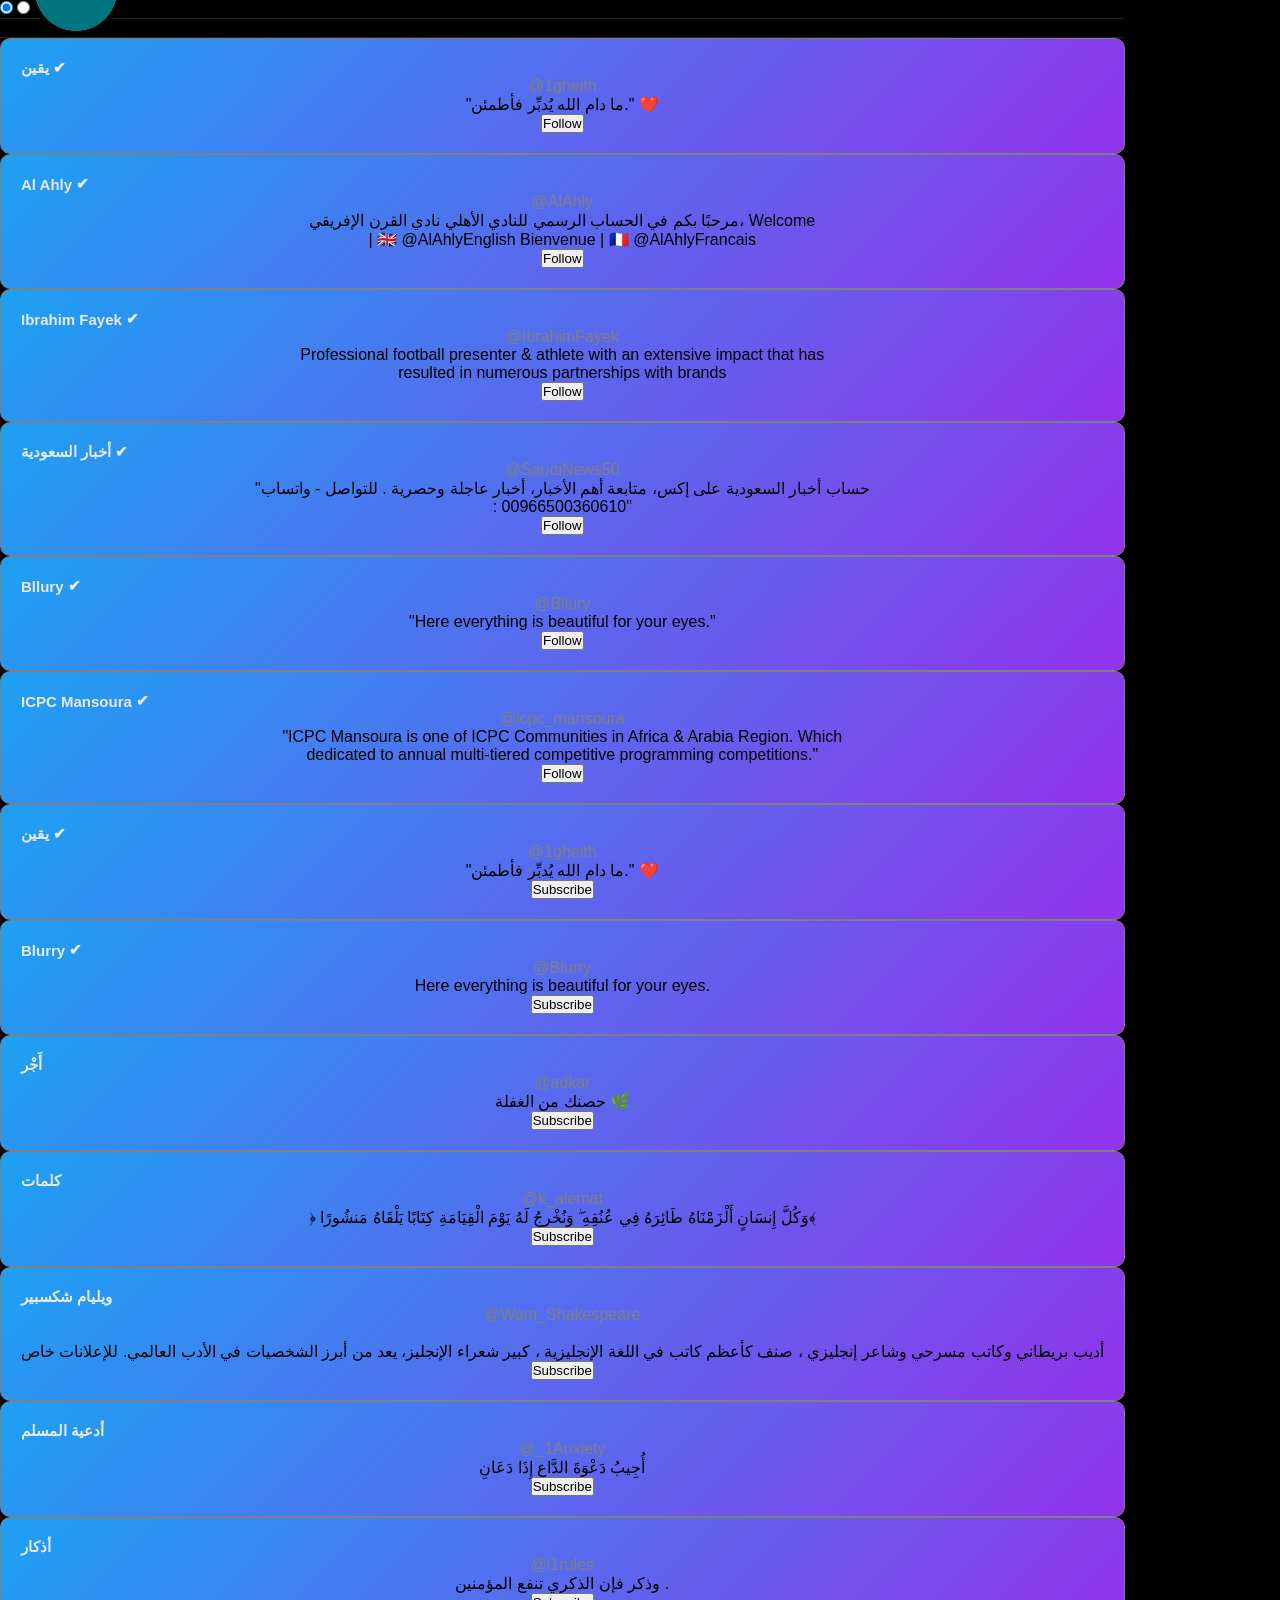
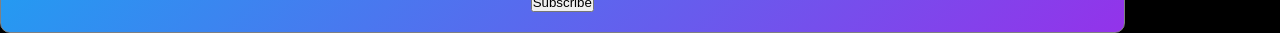
==== follow.html @ 5a7b8f20 "Add section 5" ====
<!DOCTYPE html>
<html lang="en">
<head>
    <meta charset="UTF-8">
    <title>Follow</title>
    <link rel="stylesheet" href="style.css">
</head>
<body>

<div class="container">

    <!-- Tabs -->
    <input type="radio" name="tab" id="tab1" checked>
    <input type="radio" name="tab" id="tab2">

    <div class="tabs">
        <label for="tab1">Who to follow</label>
        <label for="tab2">Creators for you</label>
    </div>

    <!-- WHO TO FOLLOW -->
    <div class="content content1">

        <div class="card">
            <div class="user">
                <img src="img/يقين.jpg" class="avatar">
                <div class="info">
                    <div class="name">يقين <span class="verified">✔</span></div>
                    <div class="username">@1gheith</div>
                    <div class="bio">"ما دام الله يُدبِّر فأطمئن." ❤️</div>
                </div>
            </div>
            <button class="follow">Follow</button>
        </div>

        <div class="card">
            <div class="user">
                <img src="img/الاهلي.jpg" class="avatar">
                <div class="info">
                    <div class="name">Al Ahly <span class="verified">✔</span></div>
                    <div class="username">@AlAhly</div>
                    <div class="bio">مرحبًا بكم في الحساب الرسمي للنادي الأهلي نادي القرن الإفريقي، Welcome <br>
                         | 🇬🇧 @AlAhlyEnglish Bienvenue | 🇫🇷 @AlAhlyFrancais</div>
                </div>
            </div>
            <button class="follow">Follow</button>
        </div>

        <div class="card">
            <div class="user">
                <img src="img/ابراهيم فايق.jpg" class="avatar">
                <div class="info">
                    <div class="name">Ibrahim Fayek <span class="verified">✔</span></div>
                    <div class="username">@IbrahimFayek</div>
                    <div class="bio">Professional football presenter & athlete with an extensive impact that has <br>
                         resulted in numerous partnerships with brands</div>
                </div>
            </div>
            <button class="follow">Follow</button>
        </div>

        <div class="card">
            <div class="user">
                <img src="img/اخبار السعوديه.jpg" class="avatar">
                <div class="info">
                    <div class="name">أخبار السعودية <span class="verified">✔</span></div>
                    <div class="username">@SaudiNews50</div>
                    <div class="bio">"حساب أخبار السعودية على إكس، متابعة أهم الأخبار، أخبار عاجلة وحصرية . للتواصل - واتساب<br>: 00966500360610"</div>
                </div>
            </div>
            <button class="follow">Follow</button>
        </div>

        <div class="card">
            <div class="user">
                <img src="img/bllury.jpg" class="avatar">
                <div class="info">
                    <div class="name">Bllury <span class="verified">✔</span></div>
                    <div class="username">@Bllury</div>
                    <div class="bio">"Here everything is beautiful for your eyes."</div>
                </div>
            </div>
            <button class="follow">Follow</button>
        </div>

        
        <div class="card">
            <div class="user">
                <img src="img/icpc.jpg" class="avatar">
                <div class="info">
                    <div class="name">ICPC Mansoura <span class="verified">✔</span></div>
                    <div class="username">@icpc_mansoura</div>
                    <div class="bio">"ICPC Mansoura is one of ICPC Communities in Africa & Arabia Region. Which <br>
                        dedicated to annual multi-tiered competitive programming competitions."</div>
                </div>
            </div>
            <button class="follow">Follow</button>
        </div>


    </div>

    <!-- CREATORS -->
    <div class="content content2">

        <div class="card">
            <div class="user">
                <img src="img/يقين.jpg" class="avatar">
                <div class="info">
                    <div class="name">يقين <span class="verified">✔</span></div>
                    <div class="username">@1gheith</div>
                    <div class="bio">"ما دام الله يُدبِّر فأطمئن." ❤️</div>
                </div>
            </div>
            <button class="subscribe">Subscribe</button>
        </div>
        
        <div class="card">
            <div class="user">
                <img src="img/bllury.jpg" class="avatar">
                <div class="info">
                    <div class="name">Blurry <span class="verified">✔</span></div>
                    <div class="username">@Blurry</div>
                    <div class="bio">Here everything is beautiful for your eyes.</div>
                </div>
            </div>
            <button class="subscribe">Subscribe</button>
        </div>

        <div class="card">
            <div class="user">
                <img src="img/اجر.jpg" class="avatar">
                <div class="info">
                    <div class="name">أَجْر</div>
                    <div class="username">@adkar</div>
                    <div class="bio">حصنك من الغفلة 🌿</div>
                </div>
            </div>
            <button class="subscribe">Subscribe</button>
        </div>

         <div class="card">
            <div class="user">
                <img src="img/كلمات.jpg" class="avatar">
                <div class="info">
                    <div class="name">كلمات</div>
                    <div class="username">@k_alemat</div>
                    <div class="bio">﴿ وَكُلَّ إِنسَانٍ أَلْزَمْنَاهُ طَائِرَهُ فِي عُنُقِهِ ۖ وَنُخْرِجُ لَهُ يَوْمَ الْقِيَامَةِ كِتَابًا يَلْقَاهُ مَنشُورًا﴾</div>
                </div>
            </div>
            <button class="subscribe">Subscribe</button>
        </div>

        <div class="card">
            <div class="user">
                <img src="img/ويليام.jpg" class="avatar">
                <div class="info">
                    <div class="name">ويليام شكسبير</div>
                    <div class="username">@Wam_Shakespeare</div>
                    <div class="bio"><br>أديب بريطاني وكاتب مسرحي وشاعر إنجليزي ، صنف كأعظم كاتب في اللغة الإنجليزية ، كبير
                         شعراء الإنجليز، يعد من أبرز الشخصيات في الأدب العالمي. للإعلانات خاص</div>
                </div>
            </div>
            <button class="subscribe">Subscribe</button>
        </div>

        <div class="card">
            <div class="user">
                <img src="img/ادعيه.jpg" class="avatar">
                <div class="info">
                    <div class="name">أدعية المسلم</div>
                    <div class="username">@_1Anxiety</div>
                    <div class="bio">أُجِيبُ دَعْوَةَ الدَّاعِ إِذَا دَعَانِ</div>
                </div>
            </div>
            <button class="subscribe">Subscribe</button>
        </div>

        <div class="card">
            <div class="user">
                <img src="img/ازكار.jpg" class="avatar">
                <div class="info">
                    <div class="name">أذكار</div>
                    <div class="username">@i1rules</div>
                    <div class="bio">وذكر فإن الذكري تنفع المؤمنين  .</div>
                </div>
            </div>
            <button class="subscribe">Subscribe</button>
        </div>

    </div>

</div>

</body>
</html>
---- style.css ----
:root {
  --bg: #000;
  --surface: #16181c;
  --border: #2f3336;
  --text: #e7e9ea;
  --sub: #71767b;
  --accent: #1d9bf0;
  --accent-h: #1a8cd8;
}

* {
  padding: 0;
  margin: 0;
  box-sizing: border-box;
  font-family: Arial, Helvetica, sans-serif;
}

body {
  background-color: black;
  display: flex;
  flex-direction: row;
}

svg {
  width: 24px;
  height: 24px;
  margin: 15px;
  color: white;
}

img {
  width: 30px;
  height: 30px;
  margin: 10px;
}

/* Sidebar */
.sidebar {

  padding-left: 50px;
  
}

.sidebar ul {
  display: flex;
  flex-direction: column;
  text-decoration: none;
}

a {
  text-decoration: none;
  color: white;
}

.sidebar ul li {
  align-items: center;
  display: flex;
}

.logo {
  width: 50px;
}

.logo:hover {
  background-color: rgba(64, 64, 64, 0.5);
  border-radius: 40px;
  cursor: pointer;
}

.post {
    display: flex;
    gap: 10px;
    padding: 15px;
    border-bottom: 1px solid #222;
    max-width: 100%;
}
.post:hover {
  background-color: rgb(211, 211, 211);
  color: black;
  cursor: pointer;
}
.profile {
  display: flex;
  color: white;
  font-size: 10px;
  margin-top: 10px;
  text-align: center;
  align-items: center;
  padding-left: 10px;
  width: 300px;
  height: 60px;
}

.profile h2 {
  color: #374151;
}

.profile img {
  width: 50px;
  height: 50px;
  margin: 0px;
  border-radius: 50%;
}

.profile span {
  padding-left: 10px;
}

.profile span h1 {
  padding-bottom: 5px;
}

.profile:hover {
  background-color: rgba(64, 64, 64, 0.5);
  border-radius: 40px;
  cursor: pointer;
}

.Home.active a {
  font-weight: bold;
  font-size: 20px;
}

.Home.active svg {
  stroke-width: 2.5px;
}

.Home.active {
  background-color: rgba(64, 64, 64, 0.2);
  border-radius: 40px;
  width: fit-content;
  padding-right: 20px;
}

.Home:hover,
.Explore:hover,
.Notification:hover,
.follow:hover,
.chat:hover,
.Grok:hover,
.Bookmarkes:hover,
.Premium:hover,
.Profile-li:hover,
.More:hover {
  background-color: rgba(64, 64, 64, 0.5);
  border-radius: 40px;
  cursor: pointer;
  width: fit-content;
  padding: 3px 7px;
}

.Home svg {
  margin: 15px 10px 15px 15px;
}

.icon-wrapper {
  position: relative;
  display: inline-block;
}

.icon-container {
  position: relative;
  display: inline-flex;
  align-items: center;
  justify-content: center;
}

.blue-dot {
  position: absolute;
  width: 9px;
  height: 9px;
  background-color: #1d9bf0;
  border-radius: 50%;
  top: 13px;
  right: 3px;
  border: 1px solid black;
}

.main {
  width: 100%;
}
.home-buttons {
  display: flex;
  flex-direction: row;
  border: 1px solid gray;
  width: 100%;
}

.home-buttons .tab {
  width: 50%;
  padding: 20px;
  background: none;
  color: #71767b;
  border: none;
  font-weight: bold;
  font-size: 15px;
  cursor: pointer;
  position: relative;
  transition: 0.2s;
}

.home-buttons .tab:hover {
  background-color: rgba(255, 255, 255, 0.1);
}

.home-buttons .tab.active {
  color: white;
}

.home-buttons .tab.active::after {
  content: "";
  position: absolute;
  bottom: 0;
  left: 50%;
  transform: translateX(-50%);
  width: 56px;
  height: 4px;
  background-color: #1d9bf0;
  border-radius: 99px;
}

.compose-wrapper {
  background: #000;
  border: 1px solid gray;
  padding: 12px 16px 8px 16px;
}

.compose-top {
  display: flex;
  gap: 12px;
  align-items: flex-start;
  min-height: 80px;
}

.avatar {
  width: 40px;
  height: 40px;
  border-radius: 50%;
  background: #333;
  flex-shrink: 0;
  display: flex;
  align-items: center;
  justify-content: center;
  overflow: hidden;
}
.post-avatar {
    width: 50px;
    height: 50px;
    border-radius: 50%;
    flex-shrink: 0;
}
.avatar svg {
  width: 28px;
  height: 28px;
  fill: #666;
}

.textarea-area {
  flex: 1;
  display: flex;
  flex-direction: column;
  gap: 8px;
  padding-top: 8px;
}

.compose-input {
  background: transparent;
  border: none;
  outline: none;
  color: #e7e9ea;
  font-size: 20px;
  font-family: inherit;
  resize: none;
  width: 100%;
  min-height: 50px;
  line-height: 1.4;
  caret-color: #1d9bf0;
}

.compose-input::placeholder {
  color: #536471;
}

.reply-setting {
  display: inline-flex;
  align-items: center;
  gap: 6px;
  color: #1d9bf0;
  font-size: 14px;
  font-weight: 700;
  cursor: pointer;
  padding: 4px 0;
}

.reply-setting:hover {
  background-color: #1a8cd8;
  width: fit-content;
  color: white;
  border-radius: 25px;
  fill: white;
}

.reply-setting svg {
  width: 16px;
  height: 16px;
  fill: #1d9bf0;
}
.reply-setting svg:hover {
  fill: white;
}
.divider {
  height: 1px;
  background: #2f3336;
  margin: 4px 0;
}

.compose-bottom {
  display: flex;
  align-items: center;
  justify-content: space-between;
  padding: 6px 0 4px 0;
}

.toolbar {
  display: flex;
  align-items: center;
  gap: 2px;
}

.tool-btn {
  border-radius: 50%;
  border: none;
  background: transparent;
  cursor: pointer;
  display: flex;
  align-items: center;
  justify-content: center;
  color: #1d9bf0;
  transition: background 0.15s;
}

.tool-btn:hover {
  background: rgba(29, 155, 240, 0.1);
}

.tool-btn svg {
  width: 19px;
  height: 19px;
  fill: #1d9bf0;
}

.post-btn {
  background: #1d9bf0;
  color: #fff;
  font-size: 15px;
  font-weight: 700;
  font-family: inherit;
  border: none;
  border-radius: 9999px;
  padding: 8px 18px;
  cursor: pointer;
  transition: background 0.15s;
}

.post-btn:hover {
  background: #1a8cd8;
}

.post-btn:disabled {
  background: #0f4d6e;
  color: #6a9bb7;
  cursor: not-allowed;
}

/* Tweet Card */
.card {
  border: 1px solid gray;
  padding: 20px;
  overflow: hidden;
}

.header {
  display: flex;
  align-items: center;
  gap: 12px;
  margin-bottom: 14px;
}

.user-info {
  flex: 1;
}

.name {
  color: #e7e9ea;
  font-weight: 700;
  font-size: 15px;
  display: flex;
  align-items: center;
  gap: 4px;
}

.name .fa-circle-check {
  color: #1d9bf0;
  font-size: 14px;
}

.handle {
  color: #71767b;
  font-size: 14px;
  margin-top: 2px;
}

.more-btn {
  color: #71767b;
  font-size: 18px;
  cursor: pointer;
  padding: 6px;
  border-radius: 50%;
  transition:
    background 0.2s,
    color 0.2s;
}

.more-btn:hover {
  background: rgba(29, 155, 240, 0.1);
  color: #1d9bf0;
}

.tweet-text {
  color: #e7e9ea;
  font-size: 16px;
  line-height: 1.6;
  margin-bottom: 14px;
}

.media {
  width: 100%;
  height: auto;
  aspect-ratio: 16 / 9;
  margin: 14px 0;
  border-radius: 14px;
  overflow: hidden;
  border: 1px solid #2f3336;
}

.media img {
  width: 100%;
  height: 100%;
  object-fit: cover;
  display: block;
}
.duration {
  position: absolute;
  bottom: 10px;
  left: 10px;
  background: rgba(0, 0, 0, 0.75);
  color: #fff;
  font-size: 13px;
  font-weight: 600;
  padding: 3px 8px;
  border-radius: 6px;
}

.divider {
  border: none;
  border-top: 1px solid #2f3336;
  margin-bottom: 4px;
}

.actions {
  display: flex;
  justify-content: space-between;
  padding-top: 4px;
}

.action {
  display: flex;
  align-items: center;
  gap: 6px;
  color: #71767b;
  font-size: 13px;
  cursor: pointer;
  padding: 8px 10px;
  border-radius: 20px;
  transition: all 0.2s;
  user-select: none;
}

.action i {
  font-size: 17px;
}

.action:hover {
  background: rgba(29, 155, 240, 0.1);
  color: #1d9bf0;
}

.action.retweet:hover {
  background: rgba(0, 186, 124, 0.1);
  color: #00ba7c;
}

.action.like:hover {
  background: rgba(249, 24, 128, 0.1);
  color: #f91880;
}

.action.like.liked {
  color: #f91880;
}

/* Right Side */
.side {
  width: 30%;
  display: flex;
  flex-direction: column;
  gap: 50px;
  padding-left: 50px;
  color: white;
}

.search-bar {
  border: 1px solid gray;
  border-radius: 9999px;
  display: flex;
  align-items: center;
  gap: 10px;
  width: 400px;
  transition:
    border-color 0.15s,
    background 0.15s;
  cursor: text;
}

.search-bar:hover {
  border-color: var(--accent);
  background: var(--bg);
}

.search-bar svg {
  color: var(--sub);
  flex-shrink: 0;
}

.search-bar span {
  color: var(--sub);
  font-size: 15px;
}

.news,
.following,
.trend {
  width: 400px;
  border-radius: 16px;
  border: 1px solid gray;
}

.card-title {
  font-size: 20px;
  font-weight: 800;
  padding: 12px 16px 4px;
  letter-spacing: -0.3px;
}

.subscribe-card {
  border-radius: 16px;
  padding: 16px;
  border: 1px solid gray;
  width: 400px;
}

.subscribe-header {
  display: flex;
  align-items: center;
  gap: 10px;
  margin-bottom: 6px;
}

.subscribe-header h2 {
  font-size: 18px;
  font-weight: 800;
}

.badge-off {
  background: #00ba7c;
  color: #fff;
  font-size: 12px;
  font-weight: 700;
  border-radius: 6px;
  padding: 2px 8px;
}

.subscribe-desc {
  color: var(--text);
  font-size: 14px;
  line-height: 1.5;
  margin-bottom: 14px;
}

.btn-subscribe {
  background: var(--accent);
  color: #fff;
  border: none;
  border-radius: 9999px;
  padding: 9px 22px;
  font-size: 15px;
  font-weight: 700;
  cursor: pointer;
  transition: background 0.15s;
  display: inline-block;
}

.btn-subscribe:hover {
  background: var(--accent-h);
}

.news-item {
  padding: 12px 16px;
  border-bottom: 1px solid var(--border);
  cursor: pointer;
  transition: background 0.12s;
}

.news-item:last-of-type {
  border-bottom: none;
}

.news-item:hover {
  background: rgba(255, 255, 255, 0.03);
}

.news-item h3 {
  font-size: 15px;
  font-weight: 700;
  line-height: 1.35;
  margin-bottom: 6px;
  color: var(--text);
}

.news-meta {
  display: flex;
  align-items: center;
  gap: 8px;
  font-size: 13px;
  color: var(--sub);
}

.news-meta .avatars {
  display: flex;
}

.avatar-sm {
  width: 20px;
  height: 20px;
  border-radius: 50%;
  border: 1.5px solid var(--bg);
  margin-left: -5px;
  background: linear-gradient(135deg, #1d9bf0, #9333ea);
  overflow: hidden;
  flex-shrink: 0;
}

.trend-item {
  padding: 12px 16px;
  border-bottom: 1px solid var(--border);
  cursor: pointer;
  transition: background 0.12s;
  display: flex;
  width: 400px;
  justify-content: space-between;
  align-items: flex-start;
}

.trend-item:last-of-type {
  border-bottom: none;
}

.trend-item:hover {
  background: rgba(255, 255, 255, 0.03);
}

.trend-label {
  font-size: 13px;
  color: var(--sub);
  margin-bottom: 1px;
}

.trend-name {
  font-size: 15px;
  font-weight: 700;
  margin-bottom: 1px;
  direction: rtl;
  text-align: right;
}

.trend-promoted {
  font-size: 13px;
  color: var(--sub);
  display: flex;
  align-items: center;
  gap: 4px;
}

.trend-more {
  color: var(--sub);
  cursor: pointer;
  padding: 4px;
  border-radius: 50%;
  transition:
    background 0.12s,
    color 0.12s;
  flex-shrink: 0;
  line-height: 1;
  font-size: 18px;
}

.trend-more:hover {
  background: rgba(29, 155, 240, 0.1);
  color: var(--accent);
}

/* Follow */
.follow-item {
  padding: 12px 16px;
  display: flex;
  align-items: center;
  gap: 10px;
  border-bottom: 1px solid var(--border);
  cursor: pointer;
  transition: background 0.12s;
}

.follow-item:last-of-type {
  border-bottom: none;
}

.follow-item:hover {
  background: rgba(255, 255, 255, 0.03);
}

.follow-avatar {
  width: 44px;
  height: 44px;
  border-radius: 50%;
  flex-shrink: 0;
  object-fit: cover;
  background: linear-gradient(135deg, #1d9bf0 0%, #0f4c81 100%);
  display: flex;
  align-items: center;
  justify-content: center;
  font-weight: 800;
  font-size: 17px;
  color: #fff;
}

.follow-avatar.green {
  background: linear-gradient(135deg, #00ba7c, #006644);
}

.follow-avatar.orange {
  background: linear-gradient(135deg, #f4900c, #c05c00);
}

.follow-info {
  flex: 1;
  min-width: 0;
}

.follow-name {
  font-size: 15px;
  font-weight: 700;
  display: flex;
  align-items: center;
  gap: 4px;
}

.follow-name .verified {
  color: var(--accent);
  flex-shrink: 0;
}

.follow-name .gold {
  color: #f4900c;
}

.follow-handle {
  font-size: 14px;
  color: var(--sub);
  white-space: nowrap;
  overflow: hidden;
  text-overflow: ellipsis;
}

.btn-follow {
  background: transparent;
  color: var(--text);
  border: 1.5px solid var(--border);
  border-radius: 9999px;
  padding: 6px 18px;
  font-size: 14px;
  font-weight: 700;
  cursor: pointer;
  transition:
    background 0.15s,
    border-color 0.15s;
  white-space: nowrap;
  flex-shrink: 0;
}

.btn-follow:hover {
  background: rgba(255, 255, 255, 0.06);
  border-color: #71767b;
}

.show-more {
  color: var(--accent);
  font-size: 15px;
  padding: 12px 16px;
  cursor: pointer;
  display: block;
  transition: background 0.12s;
}

.show-more:hover {
  background: rgba(29, 155, 240, 0.05);
}

/* Footer */
.footer {
  padding: 4px 16px 12px;
  display: flex;
  flex-wrap: wrap;
  gap: 6px 12px;
}

.footer a {
  color: var(--sub);
  font-size: 13px;
  text-decoration: none;
  transition: color 0.12s;
}

.footer a:hover {
  color: var(--accent);
}

.promo-icon {
  width: 16px;
  height: 16px;
  background: var(--sub);
  border-radius: 2px;
  display: inline-flex;
  align-items: center;
  justify-content: center;
  font-size: 10px;
  color: #000;
  font-weight: 700;
}

.news-card-header {
  display: flex;
  justify-content: space-between;
  align-items: center;
  padding: 12px 16px 4px;
}

.close-btn {
  color: var(--sub);
  background: none;
  border: none;
  cursor: pointer;
  font-size: 18px;
  line-height: 1;
  padding: 4px;
  border-radius: 50%;
  transition: background 0.12s;
}

.close-btn:hover {
  background: rgba(255, 255, 255, 0.06);
  color: var(--text);
}
@media (max-width: 768px) {
  body {
    flex-direction: column;
  }

  .side {
    display: none;
  }
  .sidebar {
    position: fixed;
    top: 0;
    left: 0;
    height: 100%;
    width: auto;
    padding-left: 0;
    border-right: 1px solid var(--border);
    display: flex;
    flex-direction: column;
    justify-content: flex-start;
    align-items: center;
    z-index: 1000;
    margin-right: 100px;
  }

  .sidebar ul {
    flex-direction: column;
    width: auto;
    padding: 10px;
  }
  .sidebar ul:hover {
    padding: 10px;
  }
  .sidebar ul li a,
  .post span,
  .profile span {
    display: none !important;
  }
  .post {
    width: 30px;
    height: 30px;
    display: flex;
    flex-direction: column;
    text-align: center;
    align-items: center;
    justify-content: center;
  }
  .profile,
  .profile-image {
    width: auto;
    display: flex;
    flex-direction: column;
    text-align: center;
    align-items: center;
    justify-content: center;
    margin-top: 30px;
  }

  .sidebar ul li svg {
    margin: 10px 15px;
  }

  .main {
    width: 90%;
    margin-left: 100px;
    padding-right: 30px;
    padding-bottom: 30px;
  }
  .search-bar,
  .news,
  .following,
  .trend,
  .subscribe-card {
    width: 95%;
    margin: 10px auto;
  }
}

/* ========================================================================profile======================================================== */
/* layout */
.layout {
    display: grid;
    grid-template-columns: 260px 1fr 350px;
    max-width: 1300px;
    
}

/* content */
.profile-content {
    border-left: 1px solid #222;
    border-right: 1px solid #222;
}

/* header */
.profile-header {
    display: flex;
    gap: 20px;
    padding: 15px;
    align-items: center;
}

.profile-header h2 {
    margin: 0;
}

.profile-header p {
    margin: 0;
    color: gray;
    font-size: 14px;
}

/* cover */
.cover {
    height: 200px;
    background: #333;
}

/* profile info */
.profile-info {
    padding: 15px;
    position: relative;
}

.avatar {
    width: 90px;
    height: 90px;
    border-radius: 50%;
    border: 4px solid black;
    position: absolute;
    top: -65px;
}

.edit-btn {
    float: right;
    padding: 8px 15px;
    border-radius: 20px;
    border: 1px solid #555;
    background: transparent;
    color: white;
    cursor: pointer;
}

.username {
    color: gray;
}

.join-date {
    color: gray;
    font-size: 14px;
}

.follow-data {
    display: flex;
    gap: 20px;
    margin-top: 10px;
}

/* tabs */
.tabs {
    display: flex;
    justify-content: space-around;
    border-top: 1px solid #222;
    border-bottom: 1px solid #222;
}

.tabs span {
    padding: 15px;
    cursor: pointer;
    color: gray;
}

.tabs .active {
    color: white;
    border-bottom: 3px solid #1da1f2;
}

/* empty */
.empty {
    padding: 20px;
}

.setup-cards {
    display: flex;
    gap: 10px;
    margin-top: 15px;
}

.card {
    flex: 1;
    padding: 20px;
    border-radius: 10px;
    background: linear-gradient(135deg, #1da1f2, #9333ea);
    text-align: center;
}
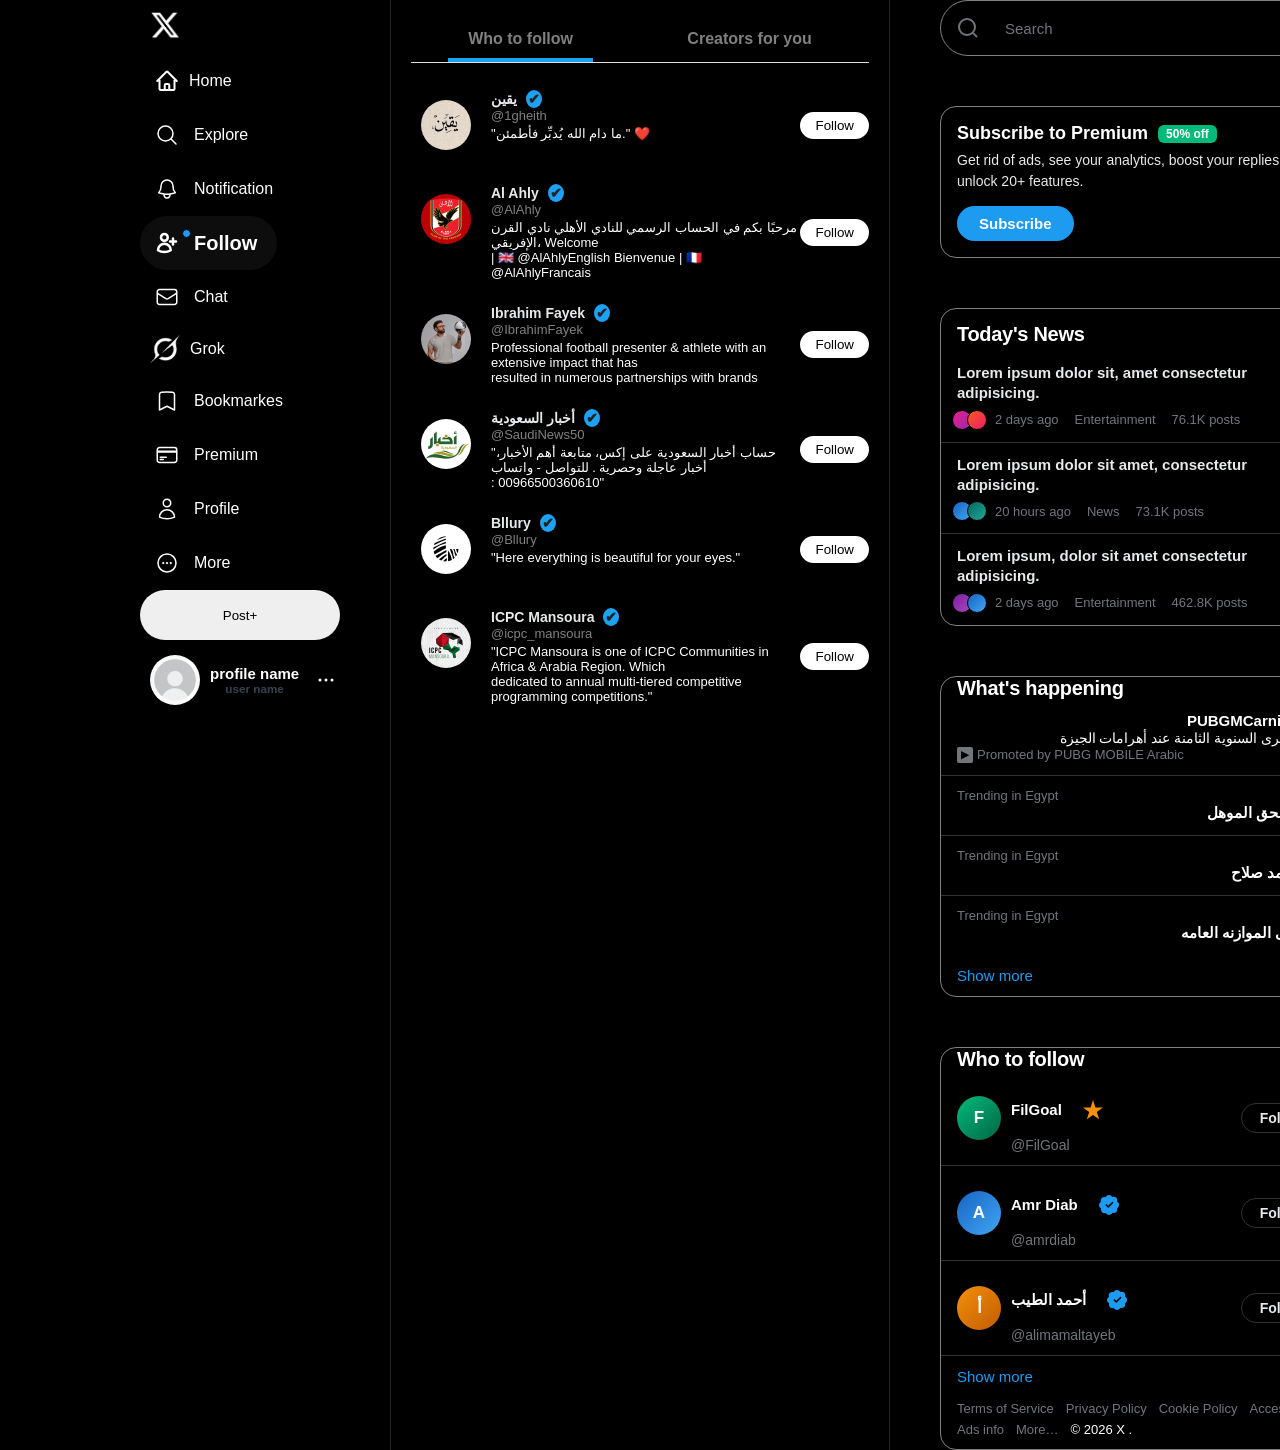
==== commit d73aa3ea: "Project aggregation and updates" ====
--- a/follow.html
+++ b/follow.html
@@ -6,22 +6,139 @@
     <link rel="stylesheet" href="style.css">
 </head>
 <body>
-
-<div class="container">
-
+<nav class="sidebar">
+        <div class="logo"><img src="images/il_fullxfull.5474878123_94t0.webp" alt="logo-image"></div>
+        <ul>
+            <li class="Home">
+                <div class="icon-container">
+                    <svg xmlns="http://www.w3.org/2000/svg" fill="none" viewBox="0 0 24 24" stroke-width="2"
+                        stroke="currentColor" class="size-6">
+                        <path stroke-linecap="round" stroke-linejoin="round"
+                            d="m2.25 12 8.954-8.955c.44-.439 1.152-.439 1.591 0L21.75 12M4.5 9.75v10.125c0 .621.504 1.125 1.125 1.125H9.75v-4.875c0-.621.504-1.125 1.125-1.125h2.25c.621 0 1.125.504 1.125 1.125V21h4.125c.621 0 1.125-.504 1.125-1.125V9.75M8.25 21h8.25" />
+                    </svg>
+                   
+                </div>
+                <a href="index.html">Home</a>
+            </li>
+            <li class="Explore">
+                <svg xmlns="http://www.w3.org/2000/svg" fill="none" viewBox="0 0 24 24" stroke-width="1.5"
+                    stroke="currentColor" class="size-6">
+                    <path stroke-linecap="round" stroke-linejoin="round"
+                        d="m21 21-5.197-5.197m0 0A7.5 7.5 0 1 0 5.196 5.196a7.5 7.5 0 0 0 10.607 10.607Z" />
+                </svg>
+
+                <a href="#Explore">Explore</a>
+            </li>
+            <li class=" Notification">
+                <svg xmlns="http://www.w3.org/2000/svg" fill="none" viewBox="0 0 24 24" stroke-width="1.5"
+                    stroke="currentColor" class="size-6">
+                    <path stroke-linecap="round" stroke-linejoin="round"
+                        d="M14.857 17.082a23.848 23.848 0 0 0 5.454-1.31A8.967 8.967 0 0 1 18 9.75V9A6 6 0 0 0 6 9v.75a8.967 8.967 0 0 1-2.312 6.022c1.733.64 3.56 1.085 5.455 1.31m5.714 0a24.255 24.255 0 0 1-5.714 0m5.714 0a3 3 0 1 1-5.714 0" />
+                </svg>
+
+                <a href="#Notification">Notification</a>
+            </li>
+
+
+              <li class="follow active">
+                <div class="icon-container ">
+                    <svg xmlns="http://www.w3.org/2000/svg" fill="none" viewBox="0 0 24 24" stroke-width="1.5"
+                    stroke="currentColor" class="size-6">
+                    <path stroke-linecap="round" stroke-linejoin="round"
+                        d="M18 7.5v3m0 0v3m0-3h3m-3 0h-3m-2.25-4.125a3.375 3.375 0 1 1-6.75 0 3.375 3.375 0 0 1 6.75 0ZM3 19.235v-.11a6.375 6.375 0 0 1 12.75 0v.109A12.318 12.318 0 0 1 9.374 21c-2.331 0-4.512-.645-6.374-1.766Z" />
+                </svg>
+                    <span class="blue-dot"></span>
+                </div>
+                <a href="follow.html">Follow</a>
+            </li>
+            <li class="chat">
+                <svg xmlns="http://www.w3.org/2000/svg" fill="none" viewBox="0 0 24 24" stroke-width="1.5"
+                    stroke="currentColor" class="size-6">
+                    <path stroke-linecap="round" stroke-linejoin="round"
+                        d="M21.75 6.75v10.5a2.25 2.25 0 0 1-2.25 2.25h-15a2.25 2.25 0 0 1-2.25-2.25V6.75m19.5 0A2.25 2.25 0 0 0 19.5 4.5h-15a2.25 2.25 0 0 0-2.25 2.25m19.5 0v.243a2.25 2.25 0 0 1-1.07 1.916l-7.5 4.615a2.25 2.25 0 0 1-2.36 0L3.32 8.91a2.25 2.25 0 0 1-1.07-1.916V6.75" />
+                </svg>
+
+                <a href="#Chat">Chat</a>
+            </li>
+            <li class="Grok">
+                <img src="images/grok (1).webp" alt="">
+                <a href="#Grok">Grok</a>
+            </li>
+            <li class="Bookmarkes">
+                <svg xmlns="http://www.w3.org/2000/svg" fill="none" viewBox="0 0 24 24" stroke-width="1.5"
+                    stroke="currentColor" class="size-6">
+                    <path stroke-linecap="round" stroke-linejoin="round"
+                        d="M17.593 3.322c1.1.128 1.907 1.077 1.907 2.185V21L12 17.25 4.5 21V5.507c0-1.108.806-2.057 1.907-2.185a48.507 48.507 0 0 1 11.186 0Z" />
+                </svg>
+
+                <a href="#Bookmarkes">Bookmarkes</a>
+            </li>
+            <li class="Premium">
+                <svg xmlns="http://www.w3.org/2000/svg" fill="none" viewBox="0 0 24 24" stroke-width="1.5"
+                    stroke="currentColor" class="size-6">
+                    <path stroke-linecap="round" stroke-linejoin="round"
+                        d="M2.25 8.25h19.5M2.25 9h19.5m-16.5 5.25h6m-6 2.25h3m-3.75 3h15a2.25 2.25 0 0 0 2.25-2.25V6.75A2.25 2.25 0 0 0 19.5 4.5h-15a2.25 2.25 0 0 0-2.25 2.25v10.5A2.25 2.25 0 0 0 4.5 19.5Z" />
+                </svg>
+
+                <a href="#Premium">Premium</a>
+            </li>
+            <li class="Profile-li">
+                <svg xmlns="http://www.w3.org/2000/svg" fill="none" viewBox="0 0 24 24" stroke-width="1.5"
+                    stroke="currentColor" class="size-6">
+                    <path stroke-linecap="round" stroke-linejoin="round"
+                        d="M15.75 6a3.75 3.75 0 1 1-7.5 0 3.75 3.75 0 0 1 7.5 0ZM4.501 20.118a7.5 7.5 0 0 1 14.998 0A17.933 17.933 0 0 1 12 21.75c-2.676 0-5.216-.584-7.499-1.632Z" />
+                </svg>
+
+                <a href="Profile.html">Profile</a>
+            </li>
+
+            <li class="More">
+                <svg xmlns="http://www.w3.org/2000/svg" fill="none" viewBox="0 0 24 24" stroke-width="1.5"
+                    stroke="currentColor" class="size-6">
+                    <path stroke-linecap="round" stroke-linejoin="round"
+                        d="M8.625 12a.375.375 0 1 1-.75 0 .375.375 0 0 1 .75 0Zm0 0H8.25m4.125 0a.375.375 0 1 1-.75 0 .375.375 0 0 1 .75 0Zm0 0H12m4.125 0a.375.375 0 1 1-.75 0 .375.375 0 0 1 .75 0Zm0 0h-.375M21 12a9 9 0 1 1-18 0 9 9 0 0 1 18 0Z" />
+                </svg>
+
+                <a href="#More">More</a>
+            </li>
+        </ul>
+        <button class="post"><span>Post</span>+</button>
+
+        <div class="nav_profile">
+            <img class="profile-image" src="images/pp,504x498-pad,600x600,f8f8f8.jpg" alt="profile-image">
+            <span>
+                <h2>profile name</h2>
+                <h3>user name</h3>
+            </span>
+            <svg xmlns="http://www.w3.org/2000/svg" fill="none" viewBox="0 0 24 24" stroke-width="1.5"
+                stroke="currentColor" class="size-6">
+                <path stroke-linecap="round" stroke-linejoin="round"
+                    d="M6.75 12a.75.75 0 1 1-1.5 0 .75.75 0 0 1 1.5 0ZM12.75 12a.75.75 0 1 1-1.5 0 .75.75 0 0 1 1.5 0ZM18.75 12a.75.75 0 1 1-1.5 0 .75.75 0 0 1 1.5 0Z" />
+            </svg>
+
+
+
+
+        </div>
+    </nav>
+<div class="followPage">
     <!-- Tabs -->
     <input type="radio" name="tab" id="tab1" checked>
     <input type="radio" name="tab" id="tab2">
 
+    <!-- <div class="home-buttons">
+            <button class="tab active">For you</button>
+            <button >Following</button>
+        </div> -->
     <div class="tabs">
-        <label for="tab1">Who to follow</label>
-        <label for="tab2">Creators for you</label>
+        <label class="tab" for="tab1">Who to follow</label>
+        <label class="tab" for="tab2">Creators for you</label>
     </div>
 
     <!-- WHO TO FOLLOW -->
     <div class="content content1">
 
-        <div class="card">
+        <div class="follow-card">
             <div class="user">
                 <img src="img/يقين.jpg" class="avatar">
                 <div class="info">
@@ -33,7 +150,7 @@
             <button class="follow">Follow</button>
         </div>
 
-        <div class="card">
+        <div class="follow-card">
             <div class="user">
                 <img src="img/الاهلي.jpg" class="avatar">
                 <div class="info">
@@ -46,7 +163,7 @@
             <button class="follow">Follow</button>
         </div>
 
-        <div class="card">
+        <div class="follow-card">
             <div class="user">
                 <img src="img/ابراهيم فايق.jpg" class="avatar">
                 <div class="info">
@@ -59,7 +176,7 @@
             <button class="follow">Follow</button>
         </div>
 
-        <div class="card">
+        <div class="follow-card">
             <div class="user">
                 <img src="img/اخبار السعوديه.jpg" class="avatar">
                 <div class="info">
@@ -71,7 +188,7 @@
             <button class="follow">Follow</button>
         </div>
 
-        <div class="card">
+        <div class="follow-card">
             <div class="user">
                 <img src="img/bllury.jpg" class="avatar">
                 <div class="info">
@@ -84,7 +201,7 @@
         </div>
 
         
-        <div class="card">
+        <div class="follow-card">
             <div class="user">
                 <img src="img/icpc.jpg" class="avatar">
                 <div class="info">
@@ -103,7 +220,7 @@
     <!-- CREATORS -->
     <div class="content content2">
 
-        <div class="card">
+        <div class="follow-card">
             <div class="user">
                 <img src="img/يقين.jpg" class="avatar">
                 <div class="info">
@@ -115,7 +232,7 @@
             <button class="subscribe">Subscribe</button>
         </div>
         
-        <div class="card">
+        <div class="follow-card">
             <div class="user">
                 <img src="img/bllury.jpg" class="avatar">
                 <div class="info">
@@ -127,7 +244,7 @@
             <button class="subscribe">Subscribe</button>
         </div>
 
-        <div class="card">
+        <div class="follow-card">
             <div class="user">
                 <img src="img/اجر.jpg" class="avatar">
                 <div class="info">
@@ -139,7 +256,7 @@
             <button class="subscribe">Subscribe</button>
         </div>
 
-         <div class="card">
+         <div class="follow-card">
             <div class="user">
                 <img src="img/كلمات.jpg" class="avatar">
                 <div class="info">
@@ -151,7 +268,7 @@
             <button class="subscribe">Subscribe</button>
         </div>
 
-        <div class="card">
+        <div class="follow-card">
             <div class="user">
                 <img src="img/ويليام.jpg" class="avatar">
                 <div class="info">
@@ -164,7 +281,7 @@
             <button class="subscribe">Subscribe</button>
         </div>
 
-        <div class="card">
+        <div class="follow-card">
             <div class="user">
                 <img src="img/ادعيه.jpg" class="avatar">
                 <div class="info">
@@ -176,7 +293,7 @@
             <button class="subscribe">Subscribe</button>
         </div>
 
-        <div class="card">
+        <div class="follow-card">
             <div class="user">
                 <img src="img/ازكار.jpg" class="avatar">
                 <div class="info">
@@ -191,6 +308,173 @@
     </div>
 
 </div>
-
+ 
+<div class="side">
+
+        <div class="search-bar">
+            <svg width="18" height="18" fill="none" viewBox="0 0 24 24" stroke="currentColor" stroke-width="2">
+                <circle cx="11" cy="11" r="8" />
+                <line x1="21" y1="21" x2="16.65" y2="16.65" />
+            </svg>
+            <span>Search</span>
+        </div>
+
+        <div class="subscribe-card">
+            <div class="subscribe-header">
+                <h2>Subscribe to Premium</h2>
+                <span class="badge-off">50% off</span>
+            </div>
+            <p class="subscribe-desc">Get rid of ads, see your analytics, boost your replies and unlock 20+ features.
+            </p>
+            <button class="btn-subscribe">Subscribe</button>
+        </div>
+
+        <div class="news">
+            <div class="news-card-header">
+                <span class="card-title" style="padding:0">Today's News</span>
+                <button class="close-btn">✕</button>
+            </div>
+
+            <div class="news-item">
+                <h3>Lorem ipsum dolor sit, amet consectetur adipisicing.</h3>
+                <div class="news-meta">
+                    <div class="avatars">
+                        <div class="avatar-sm" style="background:linear-gradient(135deg,#e91e8c,#9c27b0)"></div>
+                        <div class="avatar-sm" style="background:linear-gradient(135deg,#ff5722,#e91e63)"></div>
+                    </div>
+                    <span>2 days ago</span><span class="dot"></span>
+                    <span>Entertainment</span><span class="dot"></span>
+                    <span>76.1K posts</span>
+                </div>
+            </div>
+
+            <div class="news-item">
+                <h3>Lorem ipsum dolor sit amet, consectetur adipisicing.</h3>
+                <div class="news-meta">
+                    <div class="avatars">
+                        <div class="avatar-sm" style="background:linear-gradient(135deg,#1565c0,#42a5f5)"></div>
+                        <div class="avatar-sm" style="background:linear-gradient(135deg,#00695c,#26a69a)"></div>
+                    </div>
+                    <span>20 hours ago</span><span class="dot"></span>
+                    <span>News</span><span class="dot"></span>
+                    <span>73.1K posts</span>
+                </div>
+            </div>
+
+            <div class="news-item">
+                <h3>Lorem ipsum, dolor sit amet consectetur adipisicing.</h3>
+                <div class="news-meta">
+                    <div class="avatars">
+                        <div class="avatar-sm" style="background:linear-gradient(135deg,#7b1fa2,#ab47bc)"></div>
+                        <div class="avatar-sm" style="background:linear-gradient(135deg,#1565c0,#42a5f5)"></div>
+                    </div>
+                    <span>2 days ago</span><span class="dot"></span>
+                    <span>Entertainment</span><span class="dot"></span>
+                    <span>462.8K posts</span>
+                </div>
+            </div>
+        </div>
+        <div class="trend">
+            <span class="card-title">What's happening</span>
+            <div class="trend-item">
+                <div style="flex:1">
+                    <div class="trend-name">PUBGMCarnival</div>
+                    <div class="trend-name" style="font-weight:400;font-size:14px;color:var(--subtext)">الذكرى السنوية
+                        الثامنة عند أهرامات الجيزة</div>
+                    <div class="trend-promoted">
+                        <span class="promo-icon">▶</span>
+                        Promoted by PUBG MOBILE Arabic
+                    </div>
+                </div>
+                <span class="trend-more">···</span>
+            </div>
+
+            <div class="trend-item">
+                <div style="flex:1">
+                    <div class="trend-label">Trending in Egypt</div>
+                    <div class="trend-name">الملحق الموهل</div>
+                </div>
+                <span class="trend-more">···</span>
+            </div>
+
+            <div class="trend-item">
+                <div style="flex:1">
+                    <div class="trend-label">Trending in Egypt</div>
+                    <div class="trend-name">محمد صلاح</div>
+                </div>
+                <span class="trend-more">···</span>
+            </div>
+
+            <div class="trend-item">
+                <div style="flex:1">
+                    <div class="trend-label">Trending in Egypt</div>
+                    <div class="trend-name">على الموازنه العامه</div>
+                </div>
+                <span class="trend-more">···</span>
+            </div>
+
+            <a class="show-more">Show more</a>
+        </div>
+
+        <div class="following">
+            <span class="card-title">Who to follow</span>
+
+            <div class="follow-item">
+                <div class="follow-avatar green">F</div>
+                <div class="follow-info">
+                    <div class="follow-name">
+                        FilGoal
+                        <svg class="gold" width="16" height="16" viewBox="0 0 24 24" fill="#f4900c">
+                            <path d="M12 2l2.4 7.4H22l-6.2 4.5 2.4 7.4L12 17l-6.2 4.3 2.4-7.4L2 9.4h7.6z" />
+                        </svg>
+                    </div>
+                    <div class="follow-handle">@FilGoal</div>
+                </div>
+                <button class="btn-follow">Follow</button>
+            </div>
+
+            <div class="follow-item">
+                <div class="follow-avatar" style="background:linear-gradient(135deg,#1565c0,#42a5f5)">A</div>
+                <div class="follow-info">
+                    <div class="follow-name">
+                        Amr Diab
+                        <svg class="verified" width="16" height="16" viewBox="0 0 24 24" fill="currentColor">
+                            <path
+                                d="M22.25 12c0-1.43-.88-2.67-2.19-3.34.46-1.39.2-2.9-.81-3.91-1.01-1.01-2.52-1.27-3.91-.81C14.66 2.88 13.43 2 12 2c-1.43 0-2.67.88-3.34 2.19-1.39-.46-2.9-.2-3.91.81-1.01 1.01-1.27 2.52-.81 3.91C2.88 9.34 2 10.57 2 12c0 1.43.88 2.67 2.19 3.34-.46 1.39-.2 2.9.81 3.91 1.01 1.01 2.52 1.27 3.91.81C9.34 21.12 10.57 22 12 22c1.43 0 2.67-.88 3.34-2.19 1.39.46 2.9.2 3.91-.81 1.01-1.01 1.27-2.52.81-3.91C21.12 14.66 22 13.43 22 12zm-6.16-1.84l-4.3 4.3a.75.75 0 01-1.06 0l-2-2a.75.75 0 111.06-1.06l1.47 1.47 3.77-3.77a.75.75 0 011.06 1.06z" />
+                        </svg>
+                    </div>
+                    <div class="follow-handle">@amrdiab</div>
+                </div>
+                <button class="btn-follow">Follow</button>
+            </div>
+
+            <div class="follow-item">
+                <div class="follow-avatar orange">أ</div>
+                <div class="follow-info">
+                    <div class="follow-name">
+                        أحمد الطيب
+                        <svg class="verified" width="16" height="16" viewBox="0 0 24 24" fill="currentColor">
+                            <path
+                                d="M22.25 12c0-1.43-.88-2.67-2.19-3.34.46-1.39.2-2.9-.81-3.91-1.01-1.01-2.52-1.27-3.91-.81C14.66 2.88 13.43 2 12 2c-1.43 0-2.67.88-3.34 2.19-1.39-.46-2.9-.2-3.91.81-1.01 1.01-1.27 2.52-.81 3.91C2.88 9.34 2 10.57 2 12c0 1.43.88 2.67 2.19 3.34-.46 1.39-.2 2.9.81 3.91 1.01 1.01 2.52 1.27 3.91.81C9.34 21.12 10.57 22 12 22c1.43 0 2.67-.88 3.34-2.19 1.39.46 2.9.2 3.91-.81 1.01-1.01 1.27-2.52.81-3.91C21.12 14.66 22 13.43 22 12zm-6.16-1.84l-4.3 4.3a.75.75 0 01-1.06 0l-2-2a.75.75 0 111.06-1.06l1.47 1.47 3.77-3.77a.75.75 0 011.06 1.06z" />
+                        </svg>
+                    </div>
+                    <div class="follow-handle">@alimamaltayeb</div>
+                </div>
+                <button class="btn-follow">Follow</button>
+            </div>
+
+            <a class="show-more">Show more</a>
+
+            <div class="footer">
+                <a href="#">Terms of Service</a>
+                <a href="#">Privacy Policy</a>
+                <a href="#">Cookie Policy</a>
+                <a href="#">Accessibility</a>
+                <a href="#">Ads info</a>
+                <a href="#">More…</a>
+                <span style="color:var(--subtext);font-size:13px">© 2026 X .</span>
+            </div>
+        </div>
+</div>
 </body>
 </html>
--- a/style.css
+++ b/style.css
@@ -18,8 +18,12 @@
 
 body {
   background-color: black;
-  display: flex;
-  flex-direction: row;
+  /* display: flex;
+  flex-direction: row; */
+    display: grid;
+    grid-template-columns: 300px 1fr 300px;
+    max-width: 1200px;
+   margin: 0px 90px;
 }
 
 svg {
@@ -69,64 +73,64 @@
 }
 
 .post {
-    display: flex;
-    gap: 10px;
-    padding: 15px;
-    border-bottom: 1px solid #222;
-    max-width: 100%;
-}
+  width: 200px;
+  height: 50px;
+  border-radius: 40px;
+  border: none;
+}
+
 .post:hover {
   background-color: rgb(211, 211, 211);
   color: black;
   cursor: pointer;
 }
-.profile {
+.nav_profile {
   display: flex;
   color: white;
   font-size: 10px;
   margin-top: 10px;
   text-align: center;
   align-items: center;
-  padding-left: 10px;
-  width: 300px;
+  padding: 10px;
+  width: auto;
   height: 60px;
 }
 
-.profile h2 {
+.nav_profile h3 {
   color: #374151;
 }
 
-.profile img {
+.nav_profile img {
   width: 50px;
   height: 50px;
   margin: 0px;
   border-radius: 50%;
 }
 
-.profile span {
+.nav_profile span {
   padding-left: 10px;
 }
 
-.profile span h1 {
+.nav_profile span h1 {
   padding-bottom: 5px;
 }
 
-.profile:hover {
+.nav_profile:hover {
   background-color: rgba(64, 64, 64, 0.5);
   border-radius: 40px;
   cursor: pointer;
 }
 
-.Home.active a {
+.active a {
   font-weight: bold;
   font-size: 20px;
 }
 
-.Home.active svg {
+.active svg {
   stroke-width: 2.5px;
 }
 
-.Home.active {
+.active {
   background-color: rgba(64, 64, 64, 0.2);
   border-radius: 40px;
   width: fit-content;
@@ -326,6 +330,7 @@
   display: flex;
   align-items: center;
   gap: 2px;
+  width: 100%;
 }
 
 .tool-btn {
@@ -883,7 +888,9 @@
 }
 @media (max-width: 768px) {
   body {
-    flex-direction: column;
+    display: grid;
+    grid-template-columns: 500px 1fr 0px;
+    margin: 0px;
   }
 
   .side {
@@ -915,7 +922,7 @@
   }
   .sidebar ul li a,
   .post span,
-  .profile span {
+  .nav_profile span {
     display: none !important;
   }
   .post {
@@ -927,7 +934,7 @@
     align-items: center;
     justify-content: center;
   }
-  .profile,
+  .nav_profile,
   .profile-image {
     width: auto;
     display: flex;
@@ -943,7 +950,7 @@
   }
 
   .main {
-    width: 90%;
+    width: 80%;
     margin-left: 100px;
     padding-right: 30px;
     padding-bottom: 30px;
@@ -956,17 +963,15 @@
     width: 95%;
     margin: 10px auto;
   }
-}
+.compose-bottom .tool-btn svg{
+      width: 10px;
+      padding: 0px;
+      height: 10px;
+  }
+}
+
 
 /* ========================================================================profile======================================================== */
-/* layout */
-.layout {
-    display: grid;
-    grid-template-columns: 260px 1fr 350px;
-    max-width: 1300px;
-    
-}
-
 /* content */
 .profile-content {
     border-left: 1px solid #222;
@@ -974,36 +979,36 @@
 }
 
 /* header */
-.profile-header {
+.profile-content .profile-header {
     display: flex;
     gap: 20px;
     padding: 15px;
     align-items: center;
 }
 
-.profile-header h2 {
+.profile-content .profile-header h2 {
     margin: 0;
 }
 
-.profile-header p {
+.profile-content .profile-header p {
     margin: 0;
     color: gray;
     font-size: 14px;
 }
 
 /* cover */
-.cover {
+.profile-content .cover {
     height: 200px;
     background: #333;
 }
 
 /* profile info */
-.profile-info {
+.profile-content .profile-info {
     padding: 15px;
     position: relative;
 }
 
-.avatar {
+.profile-content .avatar {
     width: 90px;
     height: 90px;
     border-radius: 50%;
@@ -1012,7 +1017,7 @@
     top: -65px;
 }
 
-.edit-btn {
+.profile-content .edit-btn {
     float: right;
     padding: 8px 15px;
     border-radius: 20px;
@@ -1022,55 +1027,177 @@
     cursor: pointer;
 }
 
-.username {
+.profile-content .username {
     color: gray;
 }
 
-.join-date {
+.profile-content .join-date {
     color: gray;
     font-size: 14px;
 }
 
-.follow-data {
+.profile-content .follow-data {
     display: flex;
     gap: 20px;
     margin-top: 10px;
 }
 
 /* tabs */
-.tabs {
+.profile-content .tabs {
     display: flex;
     justify-content: space-around;
     border-top: 1px solid #222;
     border-bottom: 1px solid #222;
 }
 
-.tabs span {
+.profile-content .tabs span {
     padding: 15px;
     cursor: pointer;
     color: gray;
 }
 
-.tabs .active {
+.profile-content .tabs .post_active {
     color: white;
     border-bottom: 3px solid #1da1f2;
 }
 
 /* empty */
-.empty {
+.profile-content .empty {
     padding: 20px;
 }
 
-.setup-cards {
+.profile-content .setup-cards {
     display: flex;
     gap: 10px;
     margin-top: 15px;
 }
 
-.card {
+.profile-content .card {
     flex: 1;
     padding: 20px;
     border-radius: 10px;
     background: linear-gradient(135deg, #1da1f2, #9333ea);
     text-align: center;
 }
+
+/* follow */
+
+  .followPage {
+    border-left: 1px solid #222;
+    border-right: 1px solid #222;
+    padding: 20px; 
+
+  }
+
+/* Tabs */
+ .followPage .tabs {
+    display: flex;
+    flex-direction: row;
+    text-align: center;
+    justify-content: space-around;
+    border-bottom: 1px solid #ddd;
+    width: 100%;
+}
+
+ .followPage .tabs label {
+    padding: 10px 20px;
+    cursor: pointer;
+    color: gray;
+    font-weight: bold;
+}
+
+ .followPage input[type="radio"] {
+    display: none;
+}
+
+ .followPage #tab1:checked ~ .tabs label[for="tab1"],
+ .followPage #tab2:checked ~ .tabs label[for="tab2"] {
+    /* color: black; */
+    border-bottom: 4px solid #1DA1F2;
+}
+
+/* Content */
+ .followPage .content {
+    display: none;
+    margin-top: 15px;
+}
+
+ .followPage #tab1:checked ~ .content1,
+ .followPage #tab2:checked ~ .content2 {
+    display: block;
+}
+
+/* Card */
+ .followPage .follow-card {
+    display: flex;
+    justify-content: space-between;
+    align-items: center;
+    padding: 12px 0;
+}
+
+ .followPage .followcard:hover {
+    background: #2d2d2e;
+}
+
+/* User */
+ .followPage .user {
+    display: flex;
+    gap: 10px;
+}
+
+/* Avatar */
+ .followPage .avatar {
+    width: 50px;
+    height: 50px;
+    border-radius: 50%;
+    object-fit: cover;
+}
+
+/* Info */
+ .followPage .info {
+    display: flex;
+    flex-direction: column;
+    color: white;
+}
+
+ .followPage .name {
+    font-weight: bold;
+    font-size: 14px;
+}
+
+  .followPage .verified {
+    color: #222;
+    background-color: #1DA1F2;
+    font-size: 14px;
+    border-radius: 100%;
+    margin-left: 5px;
+    padding: 1px 2px;
+}
+
+ .followPage .username {
+    font-size: 13px;
+    color: gray;
+}
+
+ .followPage .bio {
+    font-size: 13px;
+    margin-top: 3px;
+}
+
+/* Buttons */
+.followPage button {
+    border: none;
+    padding: 6px 15px;
+    border-radius: 20px;
+    cursor: pointer;
+}
+
+.followPage .follow{
+    background: white;
+    color: black;
+}
+
+.followPage .subscribe {
+    color: black;
+    background-color: white;
+}
